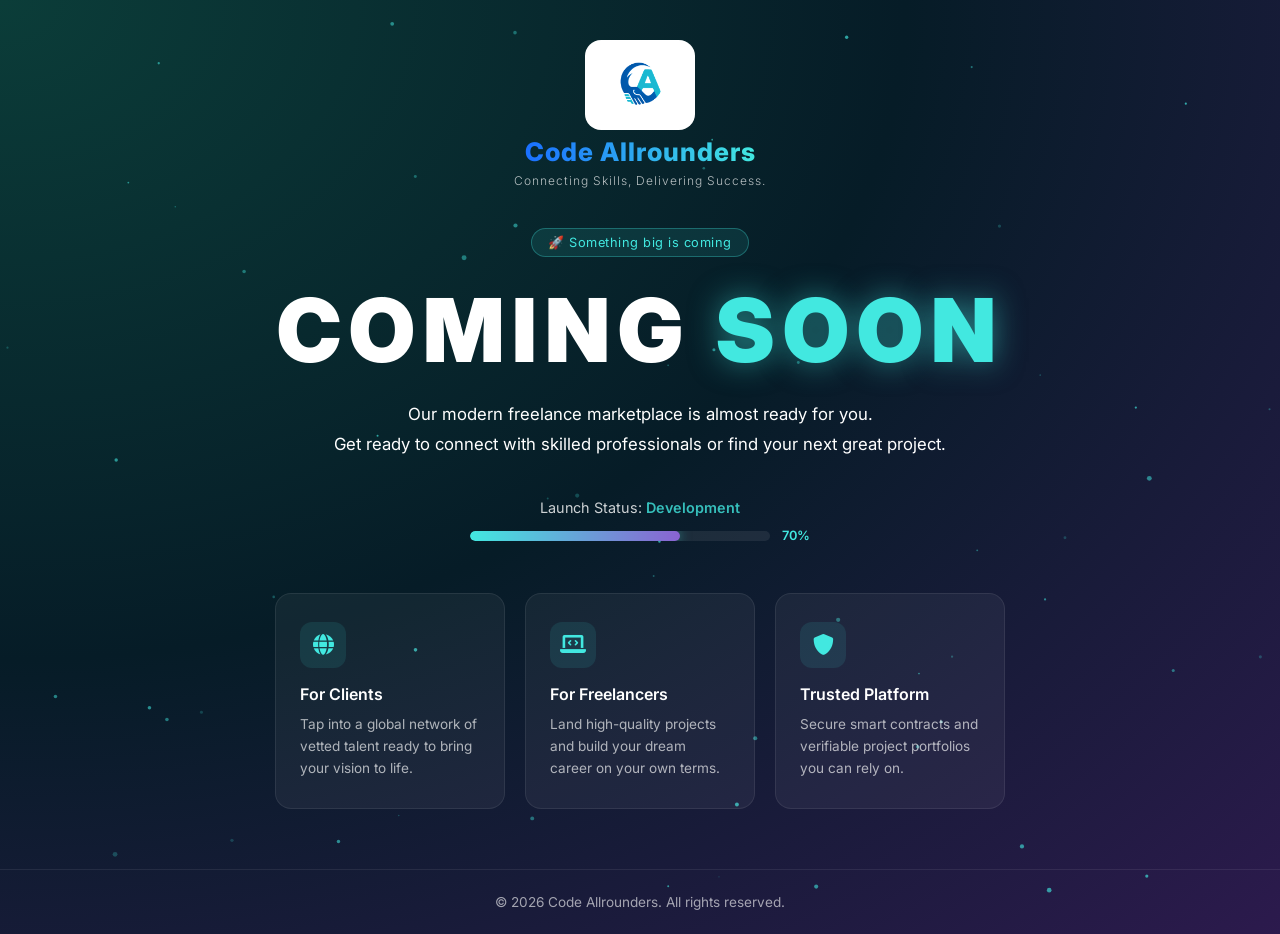
==== index.html @ 26f68f7a "Initial commit" ====
<!DOCTYPE html>
<html lang="en">
<head>
    <meta charset="UTF-8">
    <meta name="viewport" content="width=device-width, initial-scale=1.0">
    <title>CodeAllrounders | Coming Soon</title>
    <link rel="icon" type="image/png" href="ChatGPT Image Nov 16, 2025, 10_44_27 PM.png">
    <link rel="stylesheet" href="style.css">
    <link rel="stylesheet" href="https://cdnjs.cloudflare.com/ajax/libs/font-awesome/6.0.0/css/all.min.css">
</head>
<body>
    <canvas id="particles"></canvas>

    <header>
        <div class="logo">
            <div class="logo-img-wrapper">
                <img src="CA logo without bg.png" alt="CodeAllrounders Logo" class="logo-img">
            </div>
            <span class="logo-name">Code Allrounders</span>
            <p class="tagline">Connecting Skills, Delivering Success.</p>
        </div>
    </header>

    <main class="content">
        <div class="badge">🚀 Something big is coming</div>
        <h1>COMING <span>SOON</span></h1>
        <p class="description">
            Our modern freelance marketplace is almost ready for you.<br>
            Get ready to connect with skilled professionals or find your next great project.
        </p>





        <div class="status-section">
            <p>Launch Status: <span>Development</span></p>
            <div class="progress-wrapper">
                <div class="progress-bar">
                    <div class="progress-fill" data-width="70"></div>
                </div>
                <span class="progress-label">70%</span>
            </div>
        </div>

        <div class="features">
            <div class="feature-card">
                <div class="card-icon"><i class="fas fa-globe"></i></div>
                <h3>For Clients</h3>
                <p>Tap into a global network of vetted talent ready to bring your vision to life.</p>
            </div>
            <div class="feature-card">
                <div class="card-icon"><i class="fas fa-laptop-code"></i></div>
                <h3>For Freelancers</h3>
                <p>Land high-quality projects and build your dream career on your own terms.</p>
            </div>
            <div class="feature-card">
                <div class="card-icon"><i class="fas fa-shield-alt"></i></div>
                <h3>Trusted Platform</h3>
                <p>Secure smart contracts and verifiable project portfolios you can rely on.</p>
            </div>
        </div>
    </main>

    <footer>
        <p class="copyright">© 2026 Code Allrounders. All rights reserved.</p>
    </footer>

    <script>
        // Countdown Timer — set your launch date here
        const launchDate = new Date('2026-01-01T00:00:00');
        function updateCountdown() {
            const now = new Date();
            const diff = launchDate - now;
            if (diff <= 0) return;
            document.getElementById('days').textContent    = String(Math.floor(diff / 86400000)).padStart(2, '0');
            document.getElementById('hours').textContent   = String(Math.floor((diff % 86400000) / 3600000)).padStart(2, '0');
            document.getElementById('minutes').textContent = String(Math.floor((diff % 3600000) / 60000)).padStart(2, '0');
            document.getElementById('seconds').textContent = String(Math.floor((diff % 60000) / 1000)).padStart(2, '0');
        }
        setInterval(updateCountdown, 1000);
        updateCountdown();

        // Notify button
        function handleNotify() {
            const email = document.getElementById('emailInput').value;
            if (!email || !email.includes('@')) {
                document.getElementById('emailInput').style.borderBottom = '1px solid #ff6b6b';
                return;
            }
            document.getElementById('successMsg').style.display = 'block';
            document.getElementById('emailInput').value = '';
        }

        // Animate progress bar on load
        window.addEventListener('load', () => {
            setTimeout(() => {
                document.querySelectorAll('.progress-fill').forEach(el => {
                    el.style.width = el.dataset.width + '%';
                });
            }, 500);
        });

        // Particle canvas
        const canvas = document.getElementById('particles');
        const ctx = canvas.getContext('2d');
        let particles = [];

        function resize() {
            canvas.width = window.innerWidth;
            canvas.height = window.innerHeight;
        }
        resize();
        window.addEventListener('resize', resize);

        for (let i = 0; i < 60; i++) {
            particles.push({
                x: Math.random() * window.innerWidth,
                y: Math.random() * window.innerHeight,
                r: Math.random() * 2 + 0.5,
                dx: (Math.random() - 0.5) * 0.4,
                dy: (Math.random() - 0.5) * 0.4,
                alpha: Math.random() * 0.5 + 0.2
            });
        }

        function drawParticles() {
            ctx.clearRect(0, 0, canvas.width, canvas.height);
            particles.forEach(p => {
                ctx.beginPath();
                ctx.arc(p.x, p.y, p.r, 0, Math.PI * 2);
                ctx.fillStyle = `rgba(66, 232, 224, ${p.alpha})`;
                ctx.fill();
                p.x += p.dx;
                p.y += p.dy;
                if (p.x < 0 || p.x > canvas.width)  p.dx *= -1;
                if (p.y < 0 || p.y > canvas.height) p.dy *= -1;
            });
            requestAnimationFrame(drawParticles);
        }
        drawParticles();
    </script>
</body>
</html>
---- style.css ----
@import url('https://fonts.googleapis.com/css2?family=Inter:wght@300;400;600;700;900&display=swap');

:root {
    --bg-dark: #061c27;
    --accent-teal: #42e8e0;
    --accent-purple: #8a63d2;
    --text-white: #ffffff;
    --card-bg: rgba(255, 255, 255, 0.05);
}

*, *::before, *::after { box-sizing: border-box; margin: 0; padding: 0; }

body {
    font-family: 'Inter', 'Segoe UI', Roboto, sans-serif;
    background: radial-gradient(ellipse at top left, #0b3d39, #061c27 50%, #2c1a4d);
    color: var(--text-white);
    min-height: 100vh;
    display: flex;
    flex-direction: column;
    align-items: center;
    text-align: center;
    overflow-x: hidden;
}

/* Particles */
#particles {
    position: fixed;
    top: 0; left: 0;
    width: 100%; height: 100%;
    pointer-events: none;
    z-index: 0;
}

header, main, footer { position: relative; z-index: 1; }

/* Header */
header { padding: 40px 20px 20px; animation: fadeDown 0.8s ease both; }

.logo { font-size: 26px; font-weight: 700; display: flex; flex-direction: column; align-items: center; gap: 6px; }

.logo-img-wrapper {
    background: #ffffff;
    border-radius: 16px;
    padding: 10px 20px;
    transition: box-shadow 0.3s;
}

.logo-img-wrapper:hover {
    box-shadow: 0 0 20px rgba(66, 232, 224, 0.3);
}

.logo-img {
    height: 70px;
    width: auto;
    display: block;
}

.logo-name {
    font-size: 1.6rem;
    font-weight: 800;
    letter-spacing: 1px;
    background: linear-gradient(90deg, #1a6fff, #42e8e0);
    -webkit-background-clip: text;
    -webkit-text-fill-color: transparent;
    background-clip: text;
}

.tagline { font-size: 12px; font-weight: 300; opacity: 0.7; letter-spacing: 1px; }

/* Badge */
.badge {
    display: inline-block;
    background: rgba(66, 232, 224, 0.1);
    border: 1px solid rgba(66, 232, 224, 0.3);
    color: var(--accent-teal);
    font-size: 0.8rem;
    padding: 6px 16px;
    border-radius: 50px;
    margin-bottom: 20px;
    letter-spacing: 0.5px;
    animation: fadeUp 0.8s 0.2s ease both;
}

/* Main */
.content { flex: 1; max-width: 860px; padding: 20px 20px 40px; width: 100%; }

h1 {
    font-size: clamp(2.8rem, 8vw, 5.5rem);
    font-weight: 900;
    letter-spacing: 8px;
    margin-bottom: 16px;
    animation: fadeUp 0.8s 0.3s ease both;
}

h1 span {
    color: var(--accent-teal);
    text-shadow: 0 0 30px rgba(66, 232, 224, 0.5);
}

.description {
    font-size: 1.05rem;
    line-height: 1.8;
    opacity: 0.75;
    margin-bottom: 40px;
    animation: fadeUp 0.8s 0.4s ease both;
}

/* Countdown */
.countdown {
    display: flex;
    justify-content: center;
    align-items: center;
    gap: 10px;
    margin-bottom: 45px;
    animation: fadeUp 0.8s 0.5s ease both;
}

.countdown-item {
    background: var(--card-bg);
    border: 1px solid rgba(255,255,255,0.1);
    border-radius: 12px;
    padding: 16px 22px;
    min-width: 80px;
    backdrop-filter: blur(8px);
}

.countdown-item span {
    display: block;
    font-size: 2.2rem;
    font-weight: 700;
    color: var(--accent-teal);
    line-height: 1;
    text-shadow: 0 0 15px rgba(66, 232, 224, 0.4);
}

.countdown-item label { font-size: 0.7rem; opacity: 0.6; letter-spacing: 1px; text-transform: uppercase; margin-top: 6px; display: block; }

.countdown-sep { font-size: 2rem; font-weight: 700; color: var(--accent-teal); opacity: 0.5; margin-bottom: 20px; }

/* Email Input */
.notify-container { animation: fadeUp 0.8s 0.6s ease both; }
.notify-container > p { font-size: 0.9rem; opacity: 0.8; margin-bottom: 14px; }

.input-group {
    background: rgba(255, 255, 255, 0.07);
    border: 1px solid rgba(255, 255, 255, 0.15);
    border-radius: 50px;
    padding: 6px 6px 6px 20px;
    display: flex;
    align-items: center;
    max-width: 500px;
    margin: 0 auto 12px;
    transition: border-color 0.3s;
}

.input-group:focus-within { border-color: var(--accent-teal); box-shadow: 0 0 0 3px rgba(66, 232, 224, 0.1); }

.input-icon { color: var(--accent-teal); opacity: 0.7; margin-right: 10px; font-size: 0.9rem; }

input {
    background: transparent;
    border: none;
    padding: 10px 0;
    color: white;
    flex: 1;
    outline: none;
    font-size: 0.95rem;
    font-family: inherit;
}

input::placeholder { opacity: 0.5; }

button {
    background: linear-gradient(90deg, var(--accent-teal), var(--accent-purple));
    border: none;
    padding: 12px 28px;
    border-radius: 50px;
    color: var(--bg-dark);
    font-weight: 700;
    font-size: 0.85rem;
    letter-spacing: 0.5px;
    cursor: pointer;
    transition: transform 0.2s, box-shadow 0.2s;
    white-space: nowrap;
}

button:hover { transform: scale(1.05); box-shadow: 0 4px 20px rgba(66, 232, 224, 0.35); }
button:active { transform: scale(0.98); }

.success-msg {
    display: none;
    color: var(--accent-teal);
    font-size: 0.9rem;
    margin-top: 8px;
    animation: fadeUp 0.4s ease both;
}

/* Progress Bar */
.status-section { margin: 40px 0 50px; animation: fadeUp 0.8s 0.7s ease both; }
.status-section p { opacity: 0.8; margin-bottom: 12px; font-size: 0.9rem; }
.status-section span { color: var(--accent-teal); font-weight: 600; }

.progress-wrapper {
    display: flex;
    align-items: center;
    justify-content: center;
    gap: 12px;
    width: 100%;
}

.progress-bar {
    width: 300px;
    height: 10px;
    background: rgba(255, 255, 255, 0.08);
    border-radius: 10px;
    overflow: hidden;
    position: relative;
    flex-shrink: 0;
}

.progress-fill {
    width: 0%;
    height: 100%;
    background: linear-gradient(90deg, var(--accent-teal), var(--accent-purple));
    border-radius: 10px;
    transition: width 1.5s cubic-bezier(0.4, 0, 0.2, 1);
    box-shadow: 0 0 12px rgba(66, 232, 224, 0.5);
}

.progress-label {
    font-size: 0.8rem;
    color: var(--accent-teal);
    font-weight: 600;
    white-space: nowrap;
}

/* Feature Cards */
.features {
    display: flex;
    gap: 20px;
    justify-content: center;
    flex-wrap: wrap;
    margin-bottom: 20px;
    animation: fadeUp 0.8s 0.8s ease both;
}

.feature-card {
    background: var(--card-bg);
    border: 1px solid rgba(255, 255, 255, 0.08);
    padding: 28px 24px;
    border-radius: 16px;
    width: 230px;
    text-align: left;
    backdrop-filter: blur(10px);
    transition: transform 0.3s, border-color 0.3s, box-shadow 0.3s;
    cursor: default;
}

.feature-card:hover {
    transform: translateY(-6px);
    border-color: rgba(66, 232, 224, 0.3);
    box-shadow: 0 12px 40px rgba(66, 232, 224, 0.1);
}

.card-icon {
    width: 46px; height: 46px;
    background: rgba(66, 232, 224, 0.1);
    border-radius: 12px;
    display: flex; align-items: center; justify-content: center;
    margin-bottom: 16px;
    transition: background 0.3s;
}

.feature-card:hover .card-icon { background: rgba(66, 232, 224, 0.2); }

.card-icon i { font-size: 1.3rem; color: var(--accent-teal); }

.feature-card h3 { font-size: 1rem; font-weight: 600; margin-bottom: 10px; }
.feature-card p { font-size: 0.85rem; opacity: 0.65; line-height: 1.6; }

/* Footer */
footer {
    width: 100%;
    padding: 24px 50px;
    display: flex;
    justify-content: center;
    align-items: center;
    font-size: 0.85rem;
    border-top: 1px solid rgba(255, 255, 255, 0.08);
    position: relative; z-index: 1;
}

.copyright { opacity: 0.6; }

/* Animations */
@keyframes fadeUp {
    from { opacity: 0; transform: translateY(24px); }
    to   { opacity: 1; transform: translateY(0); }
}

@keyframes fadeDown {
    from { opacity: 0; transform: translateY(-20px); }
    to   { opacity: 1; transform: translateY(0); }
}

/* Mobile */
@media (max-width: 600px) {
    h1 { letter-spacing: 4px; }
    .countdown-item { min-width: 60px; padding: 12px 14px; }
    .countdown-item span { font-size: 1.6rem; }
    footer { flex-direction: column; align-items: center; padding: 24px 20px; }
    .progress-bar { width: 90%; }
    .feature-card { width: 100%; max-width: 320px; }
    .input-group { flex-direction: column; border-radius: 16px; padding: 12px; gap: 10px; }
    button { width: 100%; }
}
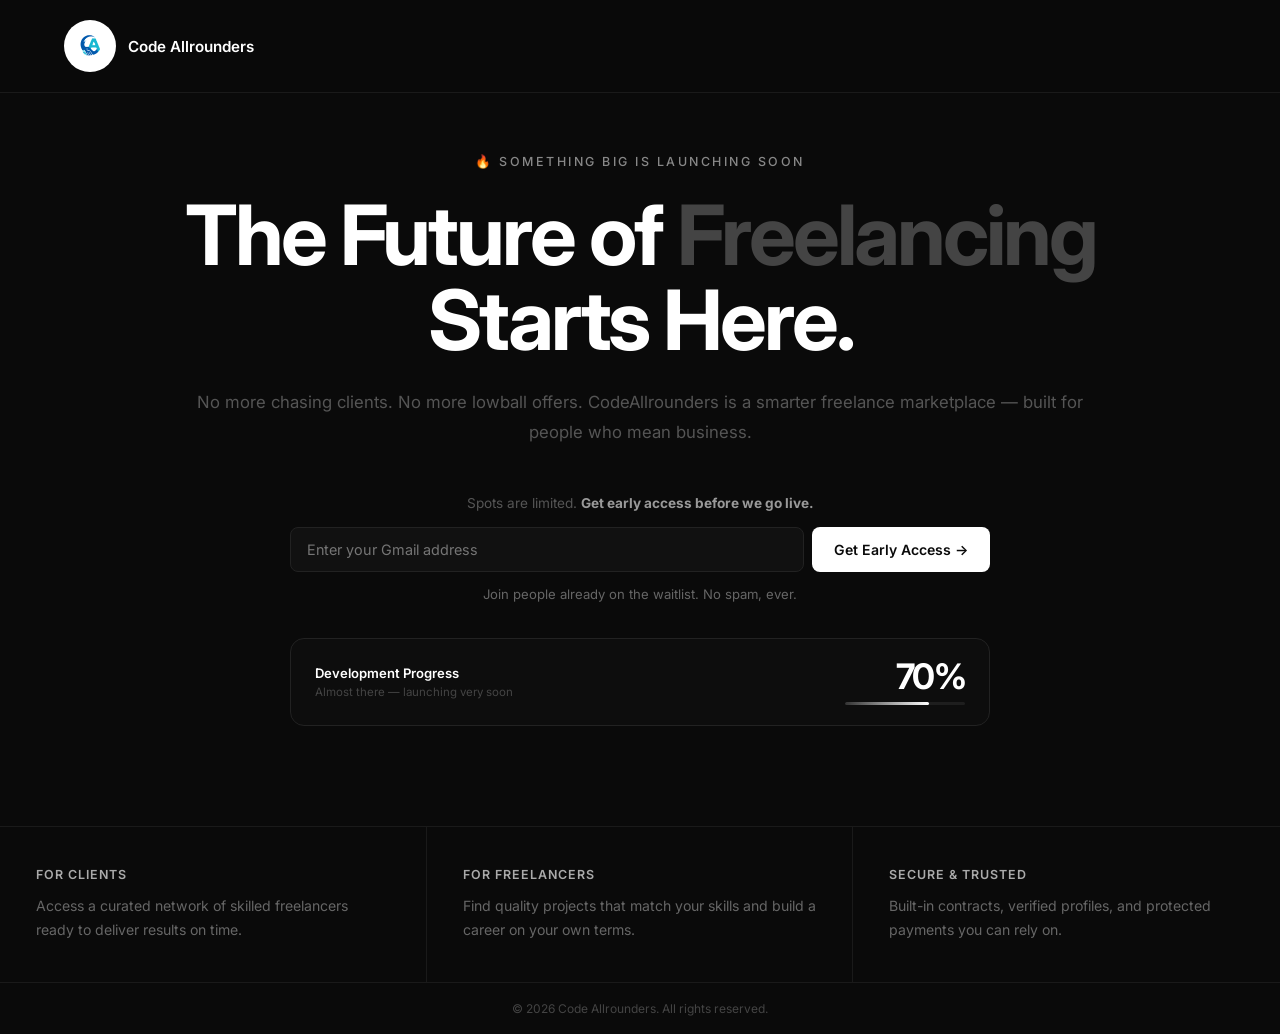
==== commit b1b2eb94: "Add Resend email welcome card via Vercel serverless function" ====
--- a/index.html
+++ b/index.html
@@ -6,10 +6,9 @@
     <title>CodeAllrounders | Coming Soon</title>
     <link rel="icon" type="image/png" href="ChatGPT Image Nov 16, 2025, 10_44_27 PM.png">
     <link rel="stylesheet" href="style.css">
-    <link rel="stylesheet" href="https://cdnjs.cloudflare.com/ajax/libs/font-awesome/6.0.0/css/all.min.css">
+    <link href="https://fonts.googleapis.com/css2?family=Inter:wght@300;400;500;600;700&display=swap" rel="stylesheet">
 </head>
 <body>
-    <canvas id="particles"></canvas>
 
     <header>
         <div class="logo">
@@ -17,128 +16,107 @@
                 <img src="CA logo without bg.png" alt="CodeAllrounders Logo" class="logo-img">
             </div>
             <span class="logo-name">Code Allrounders</span>
-            <p class="tagline">Connecting Skills, Delivering Success.</p>
         </div>
     </header>
 
-    <main class="content">
-        <div class="badge">🚀 Something big is coming</div>
-        <h1>COMING <span>SOON</span></h1>
+    <section class="hero">
+        <p class="eyebrow">&#x1F525; Something big is launching soon</p>
+        <h1>The Future of <span>Freelancing</span><br>Starts Here.</h1>
         <p class="description">
-            Our modern freelance marketplace is almost ready for you.<br>
-            Get ready to connect with skilled professionals or find your next great project.
+            No more chasing clients. No more lowball offers. CodeAllrounders is a smarter freelance marketplace &mdash; built for people who mean business.
         </p>
 
+        <div class="early-access">
+            <p class="early-label">Spots are limited. <strong>Get early access before we go live.</strong></p>
+            <div class="input-row" id="formRow">
+                <input type="email" id="emailInput" placeholder="Enter your Gmail address" />
+                <button onclick="handleSubmit()">Get Early Access &rarr;</button>
+            </div>
+            <p class="input-hint">Join people already on the waitlist. No spam, ever.</p>
+            <div class="success-box" id="successBox">
+                <p class="success-title">&#x1F389; You're in!</p>
+                <p class="success-sub">We'll hit your inbox the moment we go live. Get ready &mdash; it's going to be worth it.</p>
+            </div>
 
-
-
-
-        <div class="status-section">
-            <p>Launch Status: <span>Development</span></p>
-            <div class="progress-wrapper">
-                <div class="progress-bar">
-                    <div class="progress-fill" data-width="70"></div>
+            <div class="status-section">
+                <div class="status-left">
+                    <span class="status-label">Development Progress</span>
+                    <p class="status-sub">Almost there &mdash; launching very soon</p>
                 </div>
-                <span class="progress-label">70%</span>
+                <div class="status-right">
+                    <span class="status-value-inline">70%</span>
+                    <div class="progress-bar">
+                        <div class="progress-fill" data-width="70"></div>
+                    </div>
+                </div>
             </div>
         </div>
+    </section>
 
-        <div class="features">
-            <div class="feature-card">
-                <div class="card-icon"><i class="fas fa-globe"></i></div>
-                <h3>For Clients</h3>
-                <p>Tap into a global network of vetted talent ready to bring your vision to life.</p>
-            </div>
-            <div class="feature-card">
-                <div class="card-icon"><i class="fas fa-laptop-code"></i></div>
-                <h3>For Freelancers</h3>
-                <p>Land high-quality projects and build your dream career on your own terms.</p>
-            </div>
-            <div class="feature-card">
-                <div class="card-icon"><i class="fas fa-shield-alt"></i></div>
-                <h3>Trusted Platform</h3>
-                <p>Secure smart contracts and verifiable project portfolios you can rely on.</p>
-            </div>
+    <div class="bottom">
+        <div class="bottom-item">
+            <span class="card-label">For Clients</span>
+            <p class="card-text">Access a curated network of skilled freelancers ready to deliver results on time.</p>
         </div>
-    </main>
+        <div class="bottom-item">
+            <span class="card-label">For Freelancers</span>
+            <p class="card-text">Find quality projects that match your skills and build a career on your own terms.</p>
+        </div>
+        <div class="bottom-item">
+            <span class="card-label">Secure & Trusted</span>
+            <p class="card-text">Built-in contracts, verified profiles, and protected payments you can rely on.</p>
+        </div>
+    </div>
 
     <footer>
-        <p class="copyright">© 2026 Code Allrounders. All rights reserved.</p>
+        <p class="copyright">&copy; 2026 Code Allrounders. All rights reserved.</p>
     </footer>
 
     <script>
-        // Countdown Timer — set your launch date here
-        const launchDate = new Date('2026-01-01T00:00:00');
-        function updateCountdown() {
-            const now = new Date();
-            const diff = launchDate - now;
-            if (diff <= 0) return;
-            document.getElementById('days').textContent    = String(Math.floor(diff / 86400000)).padStart(2, '0');
-            document.getElementById('hours').textContent   = String(Math.floor((diff % 86400000) / 3600000)).padStart(2, '0');
-            document.getElementById('minutes').textContent = String(Math.floor((diff % 3600000) / 60000)).padStart(2, '0');
-            document.getElementById('seconds').textContent = String(Math.floor((diff % 60000) / 1000)).padStart(2, '0');
-        }
-        setInterval(updateCountdown, 1000);
-        updateCountdown();
-
-        // Notify button
-        function handleNotify() {
-            const email = document.getElementById('emailInput').value;
-            if (!email || !email.includes('@')) {
-                document.getElementById('emailInput').style.borderBottom = '1px solid #ff6b6b';
-                return;
-            }
-            document.getElementById('successMsg').style.display = 'block';
-            document.getElementById('emailInput').value = '';
-        }
-
-        // Animate progress bar on load
         window.addEventListener('load', () => {
             setTimeout(() => {
                 document.querySelectorAll('.progress-fill').forEach(el => {
                     el.style.width = el.dataset.width + '%';
                 });
-            }, 500);
+            }, 400);
         });
 
-        // Particle canvas
-        const canvas = document.getElementById('particles');
-        const ctx = canvas.getContext('2d');
-        let particles = [];
+        function handleSubmit() {
+            const input = document.getElementById('emailInput');
+            const btn = document.querySelector('button');
+            const email = input.value.trim();
 
-        function resize() {
-            canvas.width = window.innerWidth;
-            canvas.height = window.innerHeight;
-        }
-        resize();
-        window.addEventListener('resize', resize);
+            if (!email || !email.includes('@')) {
+                input.classList.add('error');
+                setTimeout(() => input.classList.remove('error'), 800);
+                return;
+            }
 
-        for (let i = 0; i < 60; i++) {
-            particles.push({
-                x: Math.random() * window.innerWidth,
-                y: Math.random() * window.innerHeight,
-                r: Math.random() * 2 + 0.5,
-                dx: (Math.random() - 0.5) * 0.4,
-                dy: (Math.random() - 0.5) * 0.4,
-                alpha: Math.random() * 0.5 + 0.2
+            btn.textContent = 'Sending...';
+            btn.disabled = true;
+
+            fetch('/api/subscribe', {
+                method: 'POST',
+                headers: { 'Content-Type': 'application/json' },
+                body: JSON.stringify({ email })
+            })
+            .then(res => res.json())
+            .then(data => {
+                if (data.success) {
+                    document.getElementById('formRow').style.display = 'none';
+                    document.querySelector('.input-hint').style.display = 'none';
+                    document.querySelector('.early-label').style.display = 'none';
+                    document.getElementById('successBox').style.display = 'block';
+                } else {
+                    btn.textContent = 'Try again';
+                    btn.disabled = false;
+                }
+            })
+            .catch(() => {
+                btn.textContent = 'Try again';
+                btn.disabled = false;
             });
         }
-
-        function drawParticles() {
-            ctx.clearRect(0, 0, canvas.width, canvas.height);
-            particles.forEach(p => {
-                ctx.beginPath();
-                ctx.arc(p.x, p.y, p.r, 0, Math.PI * 2);
-                ctx.fillStyle = `rgba(66, 232, 224, ${p.alpha})`;
-                ctx.fill();
-                p.x += p.dx;
-                p.y += p.dy;
-                if (p.x < 0 || p.x > canvas.width)  p.dx *= -1;
-                if (p.y < 0 || p.y > canvas.height) p.dy *= -1;
-            });
-            requestAnimationFrame(drawParticles);
-        }
-        drawParticles();
     </script>
 </body>
 </html>
--- a/style.css
+++ b/style.css
@@ -1,316 +1,317 @@
-@import url('https://fonts.googleapis.com/css2?family=Inter:wght@300;400;600;700;900&display=swap');
-
-:root {
-    --bg-dark: #061c27;
-    --accent-teal: #42e8e0;
-    --accent-purple: #8a63d2;
-    --text-white: #ffffff;
-    --card-bg: rgba(255, 255, 255, 0.05);
-}
-
-*, *::before, *::after { box-sizing: border-box; margin: 0; padding: 0; }
+@import url('https://fonts.googleapis.com/css2?family=Inter:wght@300;400;500;600;700&display=swap');
+
+* { box-sizing: border-box; margin: 0; padding: 0; }
 
 body {
-    font-family: 'Inter', 'Segoe UI', Roboto, sans-serif;
-    background: radial-gradient(ellipse at top left, #0b3d39, #061c27 50%, #2c1a4d);
-    color: var(--text-white);
+    font-family: 'Inter', sans-serif;
+    background-color: #0a0a0a;
+    color: #e8e8e8;
     min-height: 100vh;
     display: flex;
     flex-direction: column;
-    align-items: center;
-    text-align: center;
     overflow-x: hidden;
-}
-
-/* Particles */
-#particles {
+    padding-top: 74px;
+}
+
+/* ── Header ── */
+header {
     position: fixed;
-    top: 0; left: 0;
-    width: 100%; height: 100%;
-    pointer-events: none;
-    z-index: 0;
-}
-
-header, main, footer { position: relative; z-index: 1; }
-
-/* Header */
-header { padding: 40px 20px 20px; animation: fadeDown 0.8s ease both; }
-
-.logo { font-size: 26px; font-weight: 700; display: flex; flex-direction: column; align-items: center; gap: 6px; }
+    top: 0;
+    left: 0;
+    width: 100%;
+    padding: 20px 64px;
+    border-bottom: 1px solid #1a1a1a;
+    background: rgba(10, 10, 10, 0.85);
+    backdrop-filter: blur(12px);
+    -webkit-backdrop-filter: blur(12px);
+    z-index: 100;
+}
+
+.logo {
+    display: flex;
+    align-items: center;
+    gap: 12px;
+}
 
 .logo-img-wrapper {
-    background: #ffffff;
-    border-radius: 16px;
-    padding: 10px 20px;
-    transition: box-shadow 0.3s;
-}
-
-.logo-img-wrapper:hover {
-    box-shadow: 0 0 20px rgba(66, 232, 224, 0.3);
+    background: #fff;
+    border-radius: 50%;
+    padding: 8px;
+    display: flex;
+    align-items: center;
+    justify-content: center;
+    width: 52px;
+    height: 52px;
 }
 
 .logo-img {
-    height: 70px;
+    height: 34px;
     width: auto;
     display: block;
 }
 
 .logo-name {
-    font-size: 1.6rem;
-    font-weight: 800;
-    letter-spacing: 1px;
-    background: linear-gradient(90deg, #1a6fff, #42e8e0);
-    -webkit-background-clip: text;
-    -webkit-text-fill-color: transparent;
-    background-clip: text;
-}
-
-.tagline { font-size: 12px; font-weight: 300; opacity: 0.7; letter-spacing: 1px; }
-
-/* Badge */
-.badge {
-    display: inline-block;
-    background: rgba(66, 232, 224, 0.1);
-    border: 1px solid rgba(66, 232, 224, 0.3);
-    color: var(--accent-teal);
-    font-size: 0.8rem;
-    padding: 6px 16px;
-    border-radius: 50px;
-    margin-bottom: 20px;
-    letter-spacing: 0.5px;
-    animation: fadeUp 0.8s 0.2s ease both;
-}
-
-/* Main */
-.content { flex: 1; max-width: 860px; padding: 20px 20px 40px; width: 100%; }
+    font-size: 0.95rem;
+    font-weight: 600;
+    color: #fff;
+}
+
+/* ── Hero ── */
+.hero {
+    width: 100%;
+    padding: 80px 64px 100px;
+    display: flex;
+    flex-direction: column;
+    align-items: center;
+    text-align: center;
+    border-bottom: 1px solid #1a1a1a;
+}
+
+.eyebrow {
+    font-size: 0.78rem;
+    font-weight: 500;
+    color: #888;
+    text-transform: uppercase;
+    letter-spacing: 2.5px;
+    margin-bottom: 24px;
+}
 
 h1 {
-    font-size: clamp(2.8rem, 8vw, 5.5rem);
-    font-weight: 900;
-    letter-spacing: 8px;
-    margin-bottom: 16px;
-    animation: fadeUp 0.8s 0.3s ease both;
-}
-
-h1 span {
-    color: var(--accent-teal);
-    text-shadow: 0 0 30px rgba(66, 232, 224, 0.5);
-}
+    font-size: clamp(3rem, 6.5vw, 7rem);
+    font-weight: 700;
+    color: #fff;
+    line-height: 1.02;
+    letter-spacing: -3px;
+    margin-bottom: 24px;
+    width: 100%;
+    max-width: 1400px;
+}
+
+h1 span { color: #444; }
 
 .description {
     font-size: 1.05rem;
     line-height: 1.8;
-    opacity: 0.75;
-    margin-bottom: 40px;
-    animation: fadeUp 0.8s 0.4s ease both;
-}
-
-/* Countdown */
-.countdown {
-    display: flex;
-    justify-content: center;
-    align-items: center;
-    gap: 10px;
-    margin-bottom: 45px;
-    animation: fadeUp 0.8s 0.5s ease both;
-}
-
-.countdown-item {
-    background: var(--card-bg);
-    border: 1px solid rgba(255,255,255,0.1);
-    border-radius: 12px;
-    padding: 16px 22px;
-    min-width: 80px;
-    backdrop-filter: blur(8px);
-}
-
-.countdown-item span {
+    color: #555;
+    margin-bottom: 48px;
+    width: 100%;
+    max-width: 900px;
+}
+
+/* ── Early Access ── */
+.early-access {
+    width: 100%;
+    max-width: 700px;
+    display: flex;
+    flex-direction: column;
+    align-items: center;
+}
+
+.early-label {
+    font-size: 0.85rem;
+    color: #555;
+    margin-bottom: 16px;
+}
+
+.early-label strong { color: #999; }
+
+.input-row {
+    display: flex;
+    gap: 8px;
+    width: 100%;
+    margin-bottom: 12px;
+}
+
+input[type="email"] {
+    flex: 1;
+    min-width: 0;
+    background: #111;
+    border: 1px solid #222;
+    border-radius: 8px;
+    padding: 13px 16px;
+    color: #e8e8e8;
+    font-size: 0.9rem;
+    font-family: inherit;
+    outline: none;
+    transition: border-color 0.2s;
+}
+
+input[type="email"]:focus { border-color: #3a3a3a; }
+input[type="email"].error { border-color: #c0392b; }
+
+button {
+    background: #fff;
+    color: #0a0a0a;
+    border: none;
+    border-radius: 8px;
+    padding: 13px 22px;
+    font-size: 0.88rem;
+    font-weight: 600;
+    font-family: inherit;
+    cursor: pointer;
+    white-space: nowrap;
+    flex-shrink: 0;
+    transition: background 0.2s, transform 0.15s;
+}
+
+button:hover { background: #e2e2e2; transform: translateY(-1px); }
+button:active { transform: translateY(0); }
+
+.input-hint { font-size: 0.82rem; color: #666; margin-top: 2px; }
+
+.success-box {
+    display: none;
+    background: #111;
+    border: 1px solid #222;
+    border-radius: 10px;
+    padding: 20px 24px;
+    width: 100%;
+    text-align: left;
+}
+
+.success-title {
+    font-size: 0.95rem;
+    font-weight: 600;
+    color: #fff;
+    margin-bottom: 6px;
+}
+
+.success-sub {
+    font-size: 0.82rem;
+    color: #555;
+    line-height: 1.6;
+}
+
+/* ── Bottom Section ── */
+.bottom {
+    width: 100%;
+    display: grid;
+    grid-template-columns: 1fr 1fr 1fr;
+    border-bottom: 1px solid #1a1a1a;
+}
+
+.bottom-item {
+    padding: 40px 36px;
+    border-right: 1px solid #1a1a1a;
+}
+
+.bottom-item:last-child { border-right: none; }
+
+.bottom-item:hover { background: #0d0d0d; }
+
+/* Status inside hero */
+.status-section {
+    width: 100%;
+    margin-top: 36px;
+    padding: 20px 24px;
+    border: 1px solid #222;
+    border-radius: 14px;
+    background: #0d0d0d;
+    display: flex;
+    align-items: center;
+    justify-content: space-between;
+    gap: 32px;
+}
+
+.status-left {
+    display: flex;
+    flex-direction: column;
+    gap: 4px;
+    text-align: left;
+    flex: 1;
+}
+
+.status-label {
+    font-size: 0.82rem;
+    font-weight: 600;
+    color: #fff;
     display: block;
+}
+
+.status-sub {
+    font-size: 0.72rem;
+    color: #444;
+}
+
+.status-right {
+    display: flex;
+    flex-direction: column;
+    align-items: flex-end;
+    gap: 8px;
+    flex-shrink: 0;
+}
+
+.status-value-inline {
     font-size: 2.2rem;
     font-weight: 700;
-    color: var(--accent-teal);
+    color: #fff;
+    letter-spacing: -1.5px;
     line-height: 1;
-    text-shadow: 0 0 15px rgba(66, 232, 224, 0.4);
-}
-
-.countdown-item label { font-size: 0.7rem; opacity: 0.6; letter-spacing: 1px; text-transform: uppercase; margin-top: 6px; display: block; }
-
-.countdown-sep { font-size: 2rem; font-weight: 700; color: var(--accent-teal); opacity: 0.5; margin-bottom: 20px; }
-
-/* Email Input */
-.notify-container { animation: fadeUp 0.8s 0.6s ease both; }
-.notify-container > p { font-size: 0.9rem; opacity: 0.8; margin-bottom: 14px; }
-
-.input-group {
-    background: rgba(255, 255, 255, 0.07);
-    border: 1px solid rgba(255, 255, 255, 0.15);
-    border-radius: 50px;
-    padding: 6px 6px 6px 20px;
-    display: flex;
-    align-items: center;
-    max-width: 500px;
-    margin: 0 auto 12px;
-    transition: border-color 0.3s;
-}
-
-.input-group:focus-within { border-color: var(--accent-teal); box-shadow: 0 0 0 3px rgba(66, 232, 224, 0.1); }
-
-.input-icon { color: var(--accent-teal); opacity: 0.7; margin-right: 10px; font-size: 0.9rem; }
-
-input {
-    background: transparent;
-    border: none;
-    padding: 10px 0;
-    color: white;
-    flex: 1;
-    outline: none;
-    font-size: 0.95rem;
-    font-family: inherit;
-}
-
-input::placeholder { opacity: 0.5; }
-
-button {
-    background: linear-gradient(90deg, var(--accent-teal), var(--accent-purple));
-    border: none;
-    padding: 12px 28px;
-    border-radius: 50px;
-    color: var(--bg-dark);
-    font-weight: 700;
-    font-size: 0.85rem;
-    letter-spacing: 0.5px;
-    cursor: pointer;
-    transition: transform 0.2s, box-shadow 0.2s;
-    white-space: nowrap;
-}
-
-button:hover { transform: scale(1.05); box-shadow: 0 4px 20px rgba(66, 232, 224, 0.35); }
-button:active { transform: scale(0.98); }
-
-.success-msg {
-    display: none;
-    color: var(--accent-teal);
-    font-size: 0.9rem;
-    margin-top: 8px;
-    animation: fadeUp 0.4s ease both;
-}
-
-/* Progress Bar */
-.status-section { margin: 40px 0 50px; animation: fadeUp 0.8s 0.7s ease both; }
-.status-section p { opacity: 0.8; margin-bottom: 12px; font-size: 0.9rem; }
-.status-section span { color: var(--accent-teal); font-weight: 600; }
-
-.progress-wrapper {
-    display: flex;
-    align-items: center;
-    justify-content: center;
-    gap: 12px;
-    width: 100%;
 }
 
 .progress-bar {
-    width: 300px;
-    height: 10px;
-    background: rgba(255, 255, 255, 0.08);
-    border-radius: 10px;
+    width: 120px;
+    height: 3px;
+    background: #1e1e1e;
+    border-radius: 4px;
     overflow: hidden;
-    position: relative;
-    flex-shrink: 0;
 }
 
 .progress-fill {
     width: 0%;
     height: 100%;
-    background: linear-gradient(90deg, var(--accent-teal), var(--accent-purple));
-    border-radius: 10px;
-    transition: width 1.5s cubic-bezier(0.4, 0, 0.2, 1);
-    box-shadow: 0 0 12px rgba(66, 232, 224, 0.5);
-}
-
-.progress-label {
-    font-size: 0.8rem;
-    color: var(--accent-teal);
-    font-weight: 600;
-    white-space: nowrap;
-}
-
-/* Feature Cards */
-.features {
-    display: flex;
-    gap: 20px;
+    background: linear-gradient(90deg, #333, #fff);
+    border-radius: 4px;
+    transition: width 1.4s cubic-bezier(0.4, 0, 0.2, 1);
+}
+
+/* Feature cards in bottom */
+.card-label {
+    font-size: 0.78rem;
+    font-weight: 600;
+    color: #aaa;
+    text-transform: uppercase;
+    letter-spacing: 1px;
+    margin-bottom: 12px;
+    display: block;
+}
+
+.card-text {
+    font-size: 0.88rem;
+    color: #666;
+    line-height: 1.7;
+}
+
+/* ── Footer ── */
+footer {
+    width: 100%;
+    padding: 18px 64px;
+    display: flex;
+    align-items: center;
     justify-content: center;
-    flex-wrap: wrap;
-    margin-bottom: 20px;
-    animation: fadeUp 0.8s 0.8s ease both;
-}
-
-.feature-card {
-    background: var(--card-bg);
-    border: 1px solid rgba(255, 255, 255, 0.08);
-    padding: 28px 24px;
-    border-radius: 16px;
-    width: 230px;
-    text-align: left;
-    backdrop-filter: blur(10px);
-    transition: transform 0.3s, border-color 0.3s, box-shadow 0.3s;
-    cursor: default;
-}
-
-.feature-card:hover {
-    transform: translateY(-6px);
-    border-color: rgba(66, 232, 224, 0.3);
-    box-shadow: 0 12px 40px rgba(66, 232, 224, 0.1);
-}
-
-.card-icon {
-    width: 46px; height: 46px;
-    background: rgba(66, 232, 224, 0.1);
-    border-radius: 12px;
-    display: flex; align-items: center; justify-content: center;
-    margin-bottom: 16px;
-    transition: background 0.3s;
-}
-
-.feature-card:hover .card-icon { background: rgba(66, 232, 224, 0.2); }
-
-.card-icon i { font-size: 1.3rem; color: var(--accent-teal); }
-
-.feature-card h3 { font-size: 1rem; font-weight: 600; margin-bottom: 10px; }
-.feature-card p { font-size: 0.85rem; opacity: 0.65; line-height: 1.6; }
-
-/* Footer */
-footer {
-    width: 100%;
-    padding: 24px 50px;
-    display: flex;
-    justify-content: center;
-    align-items: center;
-    font-size: 0.85rem;
-    border-top: 1px solid rgba(255, 255, 255, 0.08);
-    position: relative; z-index: 1;
-}
-
-.copyright { opacity: 0.6; }
-
-/* Animations */
-@keyframes fadeUp {
-    from { opacity: 0; transform: translateY(24px); }
-    to   { opacity: 1; transform: translateY(0); }
-}
-
-@keyframes fadeDown {
-    from { opacity: 0; transform: translateY(-20px); }
-    to   { opacity: 1; transform: translateY(0); }
-}
-
-/* Mobile */
+}
+
+.copyright { font-size: 0.75rem; color: #444; }
+
+/* ── Mobile ── */
+@media (max-width: 900px) {
+    header { padding: 16px 24px; }
+    .hero { padding: 60px 6% 72px; }
+    h1 { letter-spacing: -2px; }
+
+    .bottom { grid-template-columns: 1fr 1fr 1fr; }
+    .bottom-item:nth-child(2) { border-right: 1px solid #1a1a1a; }
+    .bottom-item:nth-child(3) { border-right: none; }
+    footer { padding: 18px 24px; }
+}
+
 @media (max-width: 600px) {
-    h1 { letter-spacing: 4px; }
-    .countdown-item { min-width: 60px; padding: 12px 14px; }
-    .countdown-item span { font-size: 1.6rem; }
-    footer { flex-direction: column; align-items: center; padding: 24px 20px; }
-    .progress-bar { width: 90%; }
-    .feature-card { width: 100%; max-width: 320px; }
-    .input-group { flex-direction: column; border-radius: 16px; padding: 12px; gap: 10px; }
+    .hero { padding: 48px 24px 56px; }
+    h1 { letter-spacing: -1.5px; }
+    .description { font-size: 0.95rem; }
+    .input-row { flex-direction: column; }
     button { width: 100%; }
-}
+    .bottom { grid-template-columns: 1fr; }
+    .bottom-item { border-right: none !important; border-top: 1px solid #1a1a1a; }
+    .bottom-item:first-child { border-top: none; }
+}
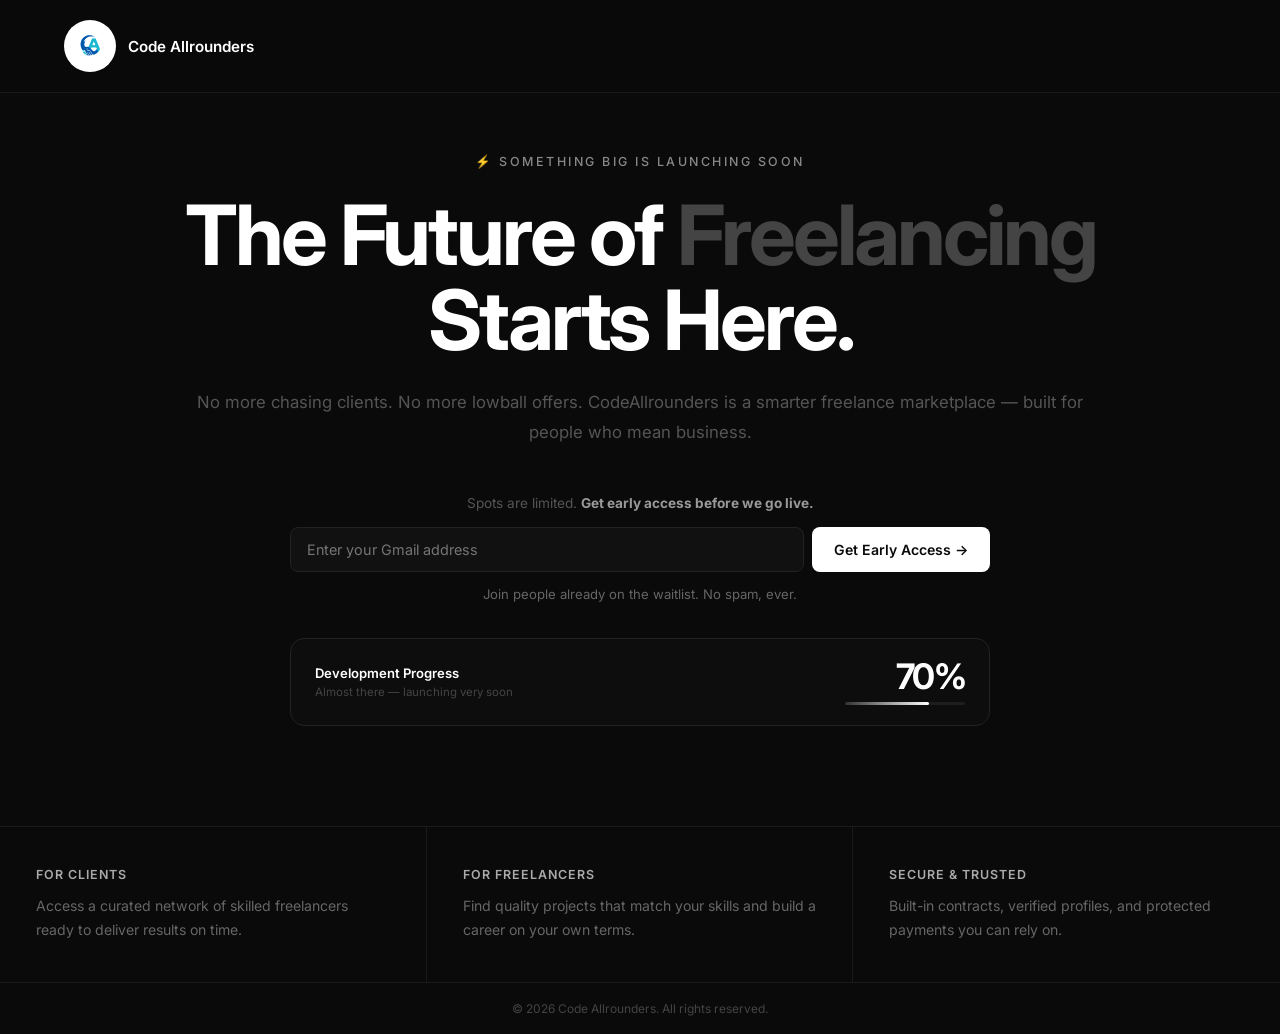
==== commit 8891eb63: "Improve success box UI and redesign email card with white bg" ====
--- a/index.html
+++ b/index.html
@@ -20,7 +20,7 @@
     </header>
 
     <section class="hero">
-        <p class="eyebrow">&#x1F525; Something big is launching soon</p>
+        <p class="eyebrow">&#9889; Something big is launching soon</p>
         <h1>The Future of <span>Freelancing</span><br>Starts Here.</h1>
         <p class="description">
             No more chasing clients. No more lowball offers. CodeAllrounders is a smarter freelance marketplace &mdash; built for people who mean business.
@@ -34,8 +34,11 @@
             </div>
             <p class="input-hint">Join people already on the waitlist. No spam, ever.</p>
             <div class="success-box" id="successBox">
-                <p class="success-title">&#x1F389; You're in!</p>
-                <p class="success-sub">We'll hit your inbox the moment we go live. Get ready &mdash; it's going to be worth it.</p>
+                <div class="success-icon">&#10003;</div>
+                <div>
+                    <p class="success-title">You're in!</p>
+                    <p class="success-sub">Check your inbox &mdash; we've sent you a confirmation. We'll reach out the moment we go live.</p>
+                </div>
             </div>
 
             <div class="status-section">
@@ -106,7 +109,7 @@
                     document.getElementById('formRow').style.display = 'none';
                     document.querySelector('.input-hint').style.display = 'none';
                     document.querySelector('.early-label').style.display = 'none';
-                    document.getElementById('successBox').style.display = 'block';
+                    document.getElementById('successBox').style.display = 'flex';
                 } else {
                     btn.textContent = 'Try again';
                     btn.disabled = false;
--- a/style.css
+++ b/style.css
@@ -161,24 +161,44 @@
 
 .success-box {
     display: none;
-    background: #111;
-    border: 1px solid #222;
+    background: #0d0d0d;
+    border: 1px solid #2a2a2a;
+    border-left: 3px solid #fff;
     border-radius: 10px;
     padding: 20px 24px;
     width: 100%;
+    display: none;
+    flex-direction: row;
+    align-items: flex-start;
+    gap: 16px;
     text-align: left;
 }
 
+.success-icon {
+    width: 32px;
+    height: 32px;
+    background: #fff;
+    color: #0a0a0a;
+    border-radius: 50%;
+    display: flex;
+    align-items: center;
+    justify-content: center;
+    font-size: 1rem;
+    font-weight: 700;
+    flex-shrink: 0;
+    margin-top: 2px;
+}
+
 .success-title {
-    font-size: 0.95rem;
-    font-weight: 600;
-    color: #fff;
-    margin-bottom: 6px;
+    font-size: 1rem;
+    font-weight: 700;
+    color: #fff;
+    margin-bottom: 4px;
 }
 
 .success-sub {
     font-size: 0.82rem;
-    color: #555;
+    color: #666;
     line-height: 1.6;
 }
 
